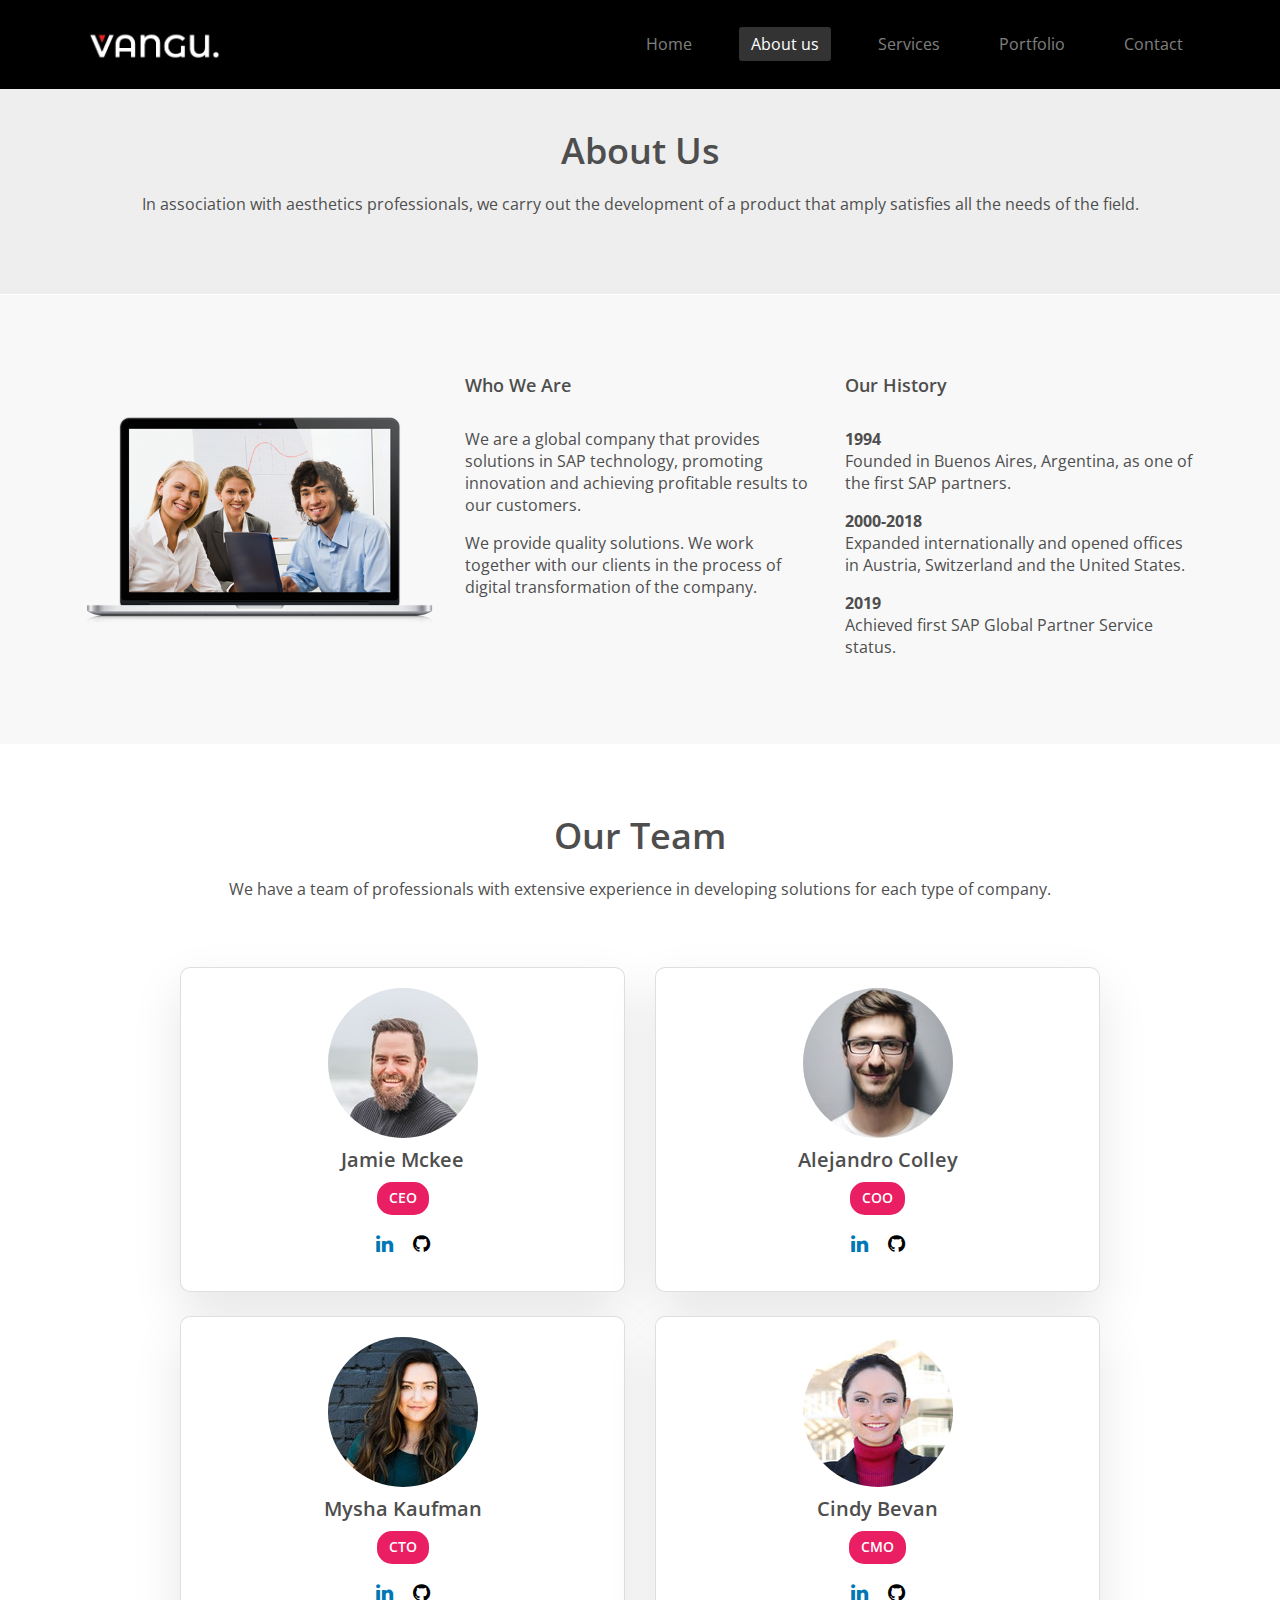
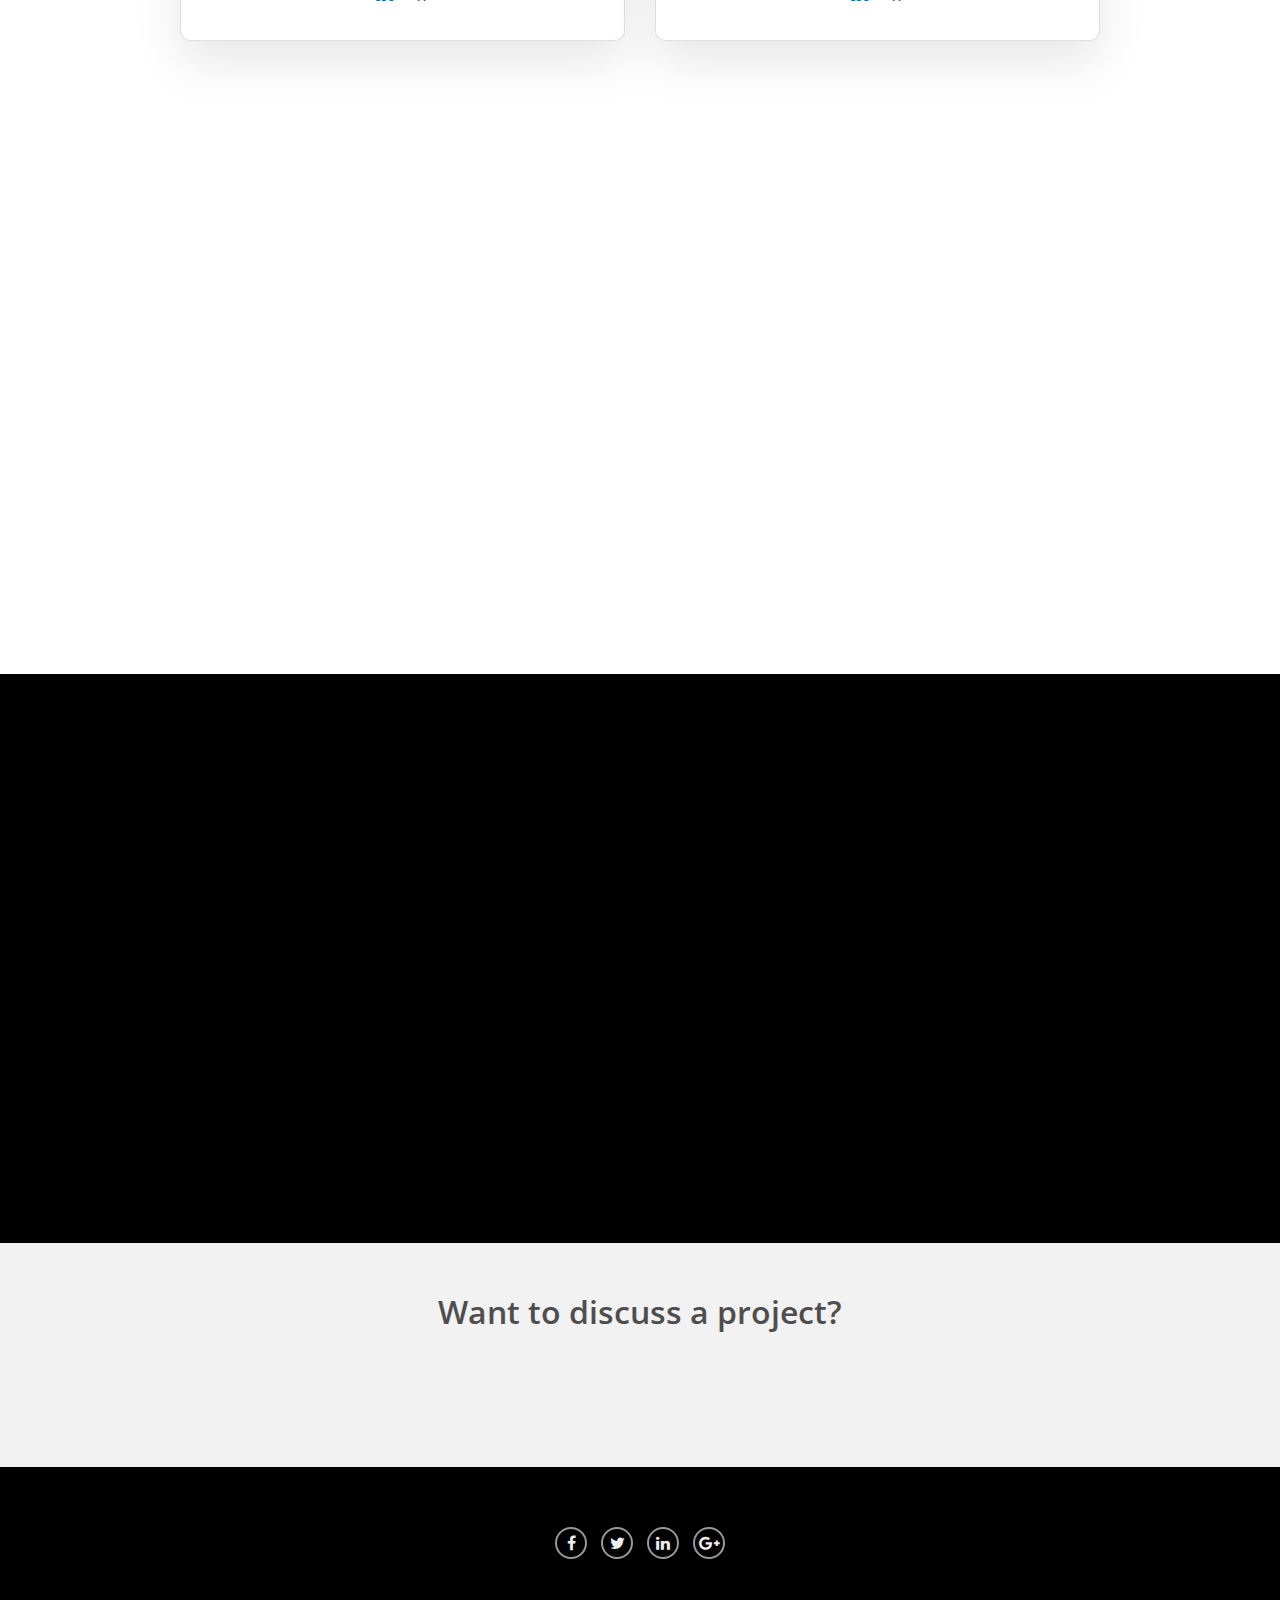
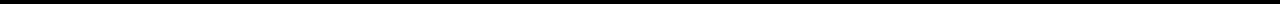
==== about.html @ 58710712 "site vangu" ====
<!DOCTYPE html>
<html lang="en">

<head>
  <meta charset="UTF-8">
  <meta name="viewport" content="width=device-width, initial-scale=1.0">
  <meta http-equiv="X-UA-Compatible" content="ie=edge">

  <!-- Bootstrap 4 CSS -->
  <link rel="stylesheet" href="css/bootstrap.min.css">

  <!-- Fancybox CSS -->
  <link rel="stylesheet" href="plugins/jquery.fancybox.min.css">

  <!-- FontAwesome 4 CSS -->
  <link rel="stylesheet" href="https://cdnjs.cloudflare.com/ajax/libs/font-awesome/4.7.0/css/font-awesome.min.css">

  <!-- Animate CSS -->
  <link rel="stylesheet" href="plugins/animate.css">

  <!-- My Styles -->
  <link rel="stylesheet" href="css/style.css">

  <!-- Fonts -->
  <link href="https://fonts.googleapis.com/css?family=Roboto+Condensed&display=swap" rel="stylesheet">

  <!-- Favicon -->
  <link rel="apple-touch-icon" sizes="57x57" href="icons/apple-icon-57x57.png">
  <link rel="apple-touch-icon" sizes="60x60" href="icons/apple-icon-60x60.png">
  <link rel="apple-touch-icon" sizes="72x72" href="icons/apple-icon-72x72.png">
  <link rel="apple-touch-icon" sizes="76x76" href="icons/apple-icon-76x76.png">
  <link rel="apple-touch-icon" sizes="114x114" href="icons/apple-icon-114x114.png">
  <link rel="apple-touch-icon" sizes="120x120" href="icons/apple-icon-120x120.png">
  <link rel="apple-touch-icon" sizes="144x144" href="icons/apple-icon-144x144.png">
  <link rel="apple-touch-icon" sizes="152x152" href="icons/apple-icon-152x152.png">
  <link rel="apple-touch-icon" sizes="180x180" href="icons/apple-icon-180x180.png">
  <link rel="icon" type="image/png" sizes="192x192" href="icons/android-icon-192x192.png">
  <link rel="icon" type="image/png" sizes="32x32" href="icons/favicon-32x32.png">
  <link rel="icon" type="image/png" sizes="96x96" href="icons/favicon-96x96.png">
  <link rel="icon" type="image/png" sizes="16x16" href="icons/favicon-16x16.png">
  <link rel="manifest" href="icons/manifest.json">
  <meta name="msapplication-TileColor" content="#ffffff">
  <meta name="msapplication-TileImage" content="/ms-icon-144x144.png">
  <meta name="theme-color" content="#ffffff">

  <title>VANGU. - About us</title>
</head>

<body data-spy="scroll" data-target="#navbarResponsive">

  <!-- Navivation Bar -->
  <nav class="navbar navbar-expand-md navbar-dark navbar-inverse sticky-top bg-dark">
    <div class="container">
      <a href="index.html" class="navbar-brand">
        <img src="images/logo-vangu.png" alt="logo marca nav" class="logo pb-2">
      </a>
      <button class="navbar-toggler" type="button" data-toggle="collapse" data-target="#navbarResponsive">
        <span class="navbar-toggler-icon"></span>
      </button>
      <div class="collapse navbar-collapse" id="navbarResponsive">
        <ul class="nav navbar-nav ml-auto">
          <li class="nav-item">
            <a href="index.html" class="nav-link">Home</a>
          </li>
          <li class="nav-item active">
            <a href="about.html" class="nav-link">About us</a>
          </li>
          <li class="nav-item">
            <a href="services.html" class="nav-link">Services</a>
          </li>
          <li class="nav-item">
            <a href="portfolio.html" class="nav-link">Portfolio</a>
          </li>
          <li class="nav-item">
            <a href="contact.html" class="nav-link">Contact</a>
          </li>
        </ul>
      </div>
    </div>
  </nav>

  <header id="inner-page" class="sobre-nosotros">
    <div class="container ">
      <div class="center">
        <h2>About Us</h2>
        <p class="lead">In association with aesthetics professionals, we carry out the development of a product that
          amply satisfies all the needs of the field.</p>
      </div>
      <div class="about-us">
        <div class="row">
          <div class="col-sm-12 col-md-4">
            <img src="images/about.png" class="img-responsive" alt="computadora lado izq">
          </div>
          <div class="col-sm-12 col-md-4">
            <h3>Who We Are</h3>
            <p>We are a global company that provides solutions in SAP technology, promoting innovation and achieving
              profitable results to our customers.</p>
            <p>We provide quality solutions. We work together with our clients in the process of digital transformation
              of the company.</p>
          </div>
          <div class="col-sm-12 col-md-4">
            <h3>Our History</h3>
            <p><strong>1994</strong><br>
              Founded in Buenos Aires, Argentina, as one of the first SAP partners.</p>
            <p><strong>2000-2018</strong><br>
              Expanded internationally and opened offices in Austria, Switzerland and the United States.</p>
            <p><strong>2019</strong><br>
              Achieved first SAP Global Partner Service status.</p>
          </div>
        </div>
      </div>
    </div>
  </header>

  <section class="our-team">
    <div class="container">
      <div class="center">
        <h2>Our Team</h2>
        <p class="lead">We have a team of professionals with extensive experience in developing solutions for each type
          of company.</p>
      </div>
      <div class="row justify-content-center">
        <div class="col-10 col-md-5 pb-4">

          <div class="card carta">
            <div class="box">
              <div class="img">
                <img src="images/team1.jpg" alt="equipo1">
              </div>
              <h2>Jamie Mckee</h2>
              <h2><span>CEO</span></h2>
              <span class="row justify-content-center pt-2">
                <ul class="d-inline-flex">
                  <li>
                    <a href=""><i class="fa fa-linkedin" aria-hidden="true"></i></a>
                  </li>
                  <li>
                    <a href=""><i class="fa fa-github" aria-hidden="true"></i></a>
                  </li>
                </ul>
              </span>
            </div>
          </div>

        </div>
        <div class="col-10 col-md-5 pb-4">

          <div class="card carta">
            <div class="box">
              <div class="img">
                <img src="images/team2.jpg" alt="equipo2">
              </div>
              <h2>Alejandro Colley</h2>
              <h2><span>COO</span></h2>
              <span class="row justify-content-center pt-2">
                <ul class="d-inline-flex">
                  <li>
                    <a href=""><i class="fa fa-linkedin" aria-hidden="true"></i></a>
                  </li>
                  <li>
                    <a href=""><i class="fa fa-github" aria-hidden="true"></i></a>
                  </li>
                </ul>
              </span>
            </div>
          </div>

        </div>
        <div class="col-10 col-md-5 pb-4">

          <div class="card carta">
            <div class="box">
              <div class="img">
                <img src="images/team3.jpg" alt="equipo3">
              </div>
              <h2>Mysha Kaufman</h2>
              <h2><span>CTO</span></h2>
              <span class="row justify-content-center pt-2">
                <ul class="d-inline-flex">
                  <li>
                    <a href=""><i class="fa fa-linkedin" aria-hidden="true"></i></a>
                  </li>
                  <li>
                    <a href=""><i class="fa fa-github" aria-hidden="true"></i></a>
                  </li>
                </ul>
              </span>
            </div>
          </div>

        </div>
        <div class="col-10 col-md-5 pb-4">

          <div class="card carta">
            <div class="box">
              <div class="img">
                <img src="images/team4.jpg" alt="equipo4">
              </div>
              <h2>Cindy Bevan</h2>
              <h2><span>CMO</span></h2>
              <span class="row justify-content-center pt-2">
                <ul class="d-inline-flex">
                  <li>
                    <a href=""><i class="fa fa-linkedin" aria-hidden="true"></i></a>
                  </li>
                  <li>
                    <a href=""><i class="fa fa-github" aria-hidden="true"></i></a>
                  </li>
                </ul>
              </span>
            </div>
          </div>

        </div>

      </div>
    </div>
  </section>



  <section id="middle">
    <div class="container">
      <div class="row">
        <div class="col-sm-12 col-md-6 pb-5 wow fadeInUp">
          <h3>Some Facts About Us</h3>
          <br>
          <div class="media align-items-center"> <i class="fa fa-smile-o pull-left fa-3x"></i>
            <div class="media-body">
              <h3 class="media-heading"> 120+ Happy Clients </h3>
            </div>
          </div>
          <div class="media align-items-center"> <i class="fa fa-check-square-o pull-left fa-3x"></i>
            <div class="media-body">
              <h3 class="media-heading"> 600+ Projects Completed </h3>
            </div>
          </div>
          <div class="media align-items-center"> <i class="fa fa-trophy pull-left fa-3x"></i>
            <div class="media-body">
              <h3 class="media-heading"> 25 Awards Won </h3>
            </div>
          </div>
        </div>

        <div class="col-sm-12 col-md-6 pb-4 wow fadeInUp">
          <div class="accordion" id="accordionExample">
            <h3>Questions & Answer</h3>
            <br>
            <div class="card panel">
              <div class="card-header" id="headingOne">
                <h2 class="mb-0">
                  <button class="btn btn-link" type="button" data-toggle="collapse" data-target="#collapseOne"
                    aria-expanded="true" aria-controls="collapseOne">
                    <h4>
                      What is SAP?
                    </h4>
                  </button>
                </h2>
              </div>

              <div id="collapseOne" class="collapse show" aria-labelledby="headingOne" data-parent="#accordionExample">
                <div class="card-body" aria-expanded="true">
                  SAP stands for Systems, Applications, and Products in Data Processing (Anwendungen und Produkte in der
                  Datenverarbeitung in German). SAP was founded in 1972 in Walldorf, Germany and now has offices around
                  the world.
                </div>
              </div>
            </div>
            <div class="card panel">
              <div class="card-header" id="headingTwo">
                <h2 class="mb-0">
                  <button class="btn btn-link collapsed" type="button" data-toggle="collapse" data-target="#collapseTwo"
                    aria-expanded="false" aria-controls="collapseTwo">
                    <h4>
                      Customer Engagement
                    </h4>
                  </button>
                </h2>
              </div>
              <div id="collapseTwo" class="collapse" aria-labelledby="headingTwo" data-parent="#accordionExample">
                <div class="card-body">
                  At SAP, we listen closely to our customers. Their ideas and feedback help us improve our current
                  offerings and shape future software and services.
                </div>
              </div>
            </div>
            <div class="card panel">
              <div class="card-header" id="headingThree">
                <h2 class="mb-0">
                  <button class="btn btn-link collapsed" type="button" data-toggle="collapse"
                    data-target="#collapseThree" aria-expanded="false" aria-controls="collapseThree">
                    <h4>
                      What is SAP’s vision and mission?
                    </h4>
                  </button>
                </h2>
              </div>
              <div id="collapseThree" class="collapse" aria-labelledby="headingThree" data-parent="#accordionExample">
                <div class="card-body">
                  In the digital era, data is the “new currency” in an enterprise. Businesses that are able to harness
                  their data faster and more effectively will be the ones that succeed through disruption.
                </div>
              </div>
            </div>
            <div class="card panel">
              <div class="card-header" id="headingFour">
                <h2 class="mb-0">
                  <button class="btn btn-link collapsed" type="button" data-toggle="collapse"
                    data-target="#collapseFour" aria-expanded="false" aria-controls="collapseFour">
                    <h4>
                      What is your business outlook for 2019?
                    </h4>
                  </button>
                </h2>
              </div>
              <div id="collapseFour" class="collapse" aria-labelledby="headingFour" data-parent="#accordionExample">
                <div class="card-body">
                  SAP continues to expect:
                  <ul>
                    <li class="ml-5">Non-IFRS cloud revenue to be in a range of €6.7 − €7.0 billion at constant
                      currencies (2018: €5.03
                      billion), up 33% – 39% at constant currencies.</li><br>
                    <li class="ml-5">Non-IFRS cloud and software revenue to be in a range of €22.4 – €22.7 billion at
                      constant currencies
                      (2018: €20.66 billion), up 8.5% – 10% at constant currencies.</li><br>
                  </ul>
                </div>
              </div>
            </div>
          </div>
        </div>
      </div>
    </div>
  </section>

  <section id="testimonials" class="service-item">
    <div class="container">
      <div class="center text-white wow fadeInUp">
        <h2 class="text-white">What Our Clients Says</h2>
        <p class="lead">"A business absolutely dedicated to service will only have to worry about profits. They'll be
          embarrassingly big."</p>
      </div>
      <div class="row justify-content-center wow fadeInUp" data-wow-delay="0.3s">
        <div class="col-md-10 col-md-offset-1">
          <div class="row testimonials">
            <div class="col-sm-4">
              <blockquote>
                <p class="clients-words">"It's very practical, easy to use, dynamic. It made it easy for us to take
                  turns."</p>
                <span class="clients-name">- Robert Theo, Sprite</span> <img class="rounded-circle img-thumbnail"
                  src="images/client1.jpg" alt="cliente1">
              </blockquote>
            </div>
            <div class="col-sm-4">
              <blockquote>
                <p class="clients-words">"It allowed us to centralize our administrative management, unifying all the
                  operations inherent to our daily work"</p>
                <span class="clients-name">- Lisa Anthem, Barber Club</span> <img class="rounded-circle img-thumbnail"
                  src="images/client2.jpg" alt="cliente2">
              </blockquote>
            </div>
            <div class="col-sm-4">
              <blockquote>
                <p class="clients-words">"It's really a super friendly system and it's an excellent control panel for my
                  classrooms! Super recommended! Thank you!"</p>
                <span class="clients-name">- John Doe, Company</span> <img class="rounded-circle img-thumbnail"
                  src="images/client3.jpg" alt="cliente3">
              </blockquote>
            </div>
          </div>
        </div>
      </div>
    </div>
  </section>

  <section id="get-started">
    <div class="container">
      <div class="row">
        <div class="col-sm-12">
          <h2>Want to discuss a project?</h2>
          <a href="contact.html" class="btn btn-primary mt-4 wow pulse">Contact us</a>
        </div>
      </div>
    </div>
  </section>

  <section id="footer">
    <div class="container">
      <div class="row justify-content-center">
        <div class="col-sm-6">
          <div class="follow-us">
            <a class="fa fa-facebook social-icon" href="#"></a>
            <a class="fa fa-twitter social-icon" href="#"></a>
            <a class="fa fa-linkedin social-icon" href="#"></a>
            <a class="fa fa-google-plus social-icon" href="#"></a>
          </div>
        </div>
      </div>
    </div>
  </section>

  <!-- JQuery 3.4.1 js -->
  <script src="js/jquery-3.4.1.slim.min.js"></script>
  <!-- Popper js -->
  <script src="js/popper.min.js"></script>
  <!-- Bootstrap 4 js -->
  <script src="js/bootstrap.min.js"></script>
  <!-- Fancybox js -->
  <script src="plugins/jquery.fancybox.min.js"></script>
  <!-- Wow js -->
  <script src="js/wow.min.js"></script>
  <!-- Wow js init-->
  <script>
    new WOW().init();
  </script>

</body>

</html>
---- css/style.css ----
@import url('https://fonts.googleapis.com/css?family=Open+Sans:300,300i,400,400i,600,600i,700,700i,800,800i&display=swap');
@import url('https://fonts.googleapis.com/css?family=Raleway:600&display=swap');
@import url('https://fonts.googleapis.com/css?family=Montserrat+Alternates&display=swap');

/* Globales */

* {
  margin: 0;
  padding: 0;
  box-sizing: border-box;
}

body {
  background: #fff;
  font-family: 'Open Sans', sans-serif;
  color: #4e4e4e;
  line-height: 22px;
}

body>section {
  padding: 70px 0;
}

h1,
h2,
h3,
h4,
h5,
h6 {
  font-weight: 600;
  font-family: 'Open Sans', sans-serif;
  color: #4e4e4e;
}

h1 {
  font-size: 46px;
  font-weight: 700;
  color: #444;
  letter-spacing: -2px;
}

h2 {
  font-size: 20px;
}

h3 {
  font-size: 14px;
  color: #777;
  font-weight: 400;
  line-height: 26px;
}

h4 {
  font-size: 16px;
  color: #fff;
}

a {
  color: #fff;
  -webkit-transition: color 300ms, background-color 300ms;
  -moz-transition: color 300ms, background-color 300ms;
  -o-transition: color 300ms, background-color 300ms;
  transition: 0.5s;
}

a:hover,
a:focus {
  box-shadow: rgba(0, 0, 0, 0.22) 0px 19px 43px;
  transform: translate3d(0px, -1px, 0px);
  color: #000;
}

/* Nav Bar */

.navbar>.container .navbar-brand {
  margin-left: 0;
}

.navbar {
  border-radius: 0;
  margin-bottom: 0;
  background: #000 !important;
  padding: 15px 0 !important;
  padding-bottom: 0 !important;
}

.navbar-nav {
  margin-top: 12px !important;
}

.navbar-nav>li {
  margin-left: 35px !important;
  padding-bottom: 28px !important;
}

.navbar-inverse .navbar-nav>li>a {
  padding: 5px 12px !important;
  margin: 0;
  border-radius: 3px;
  color: #fff;
  line-height: 24px;
  display: inline-block;
}

.navbar-inverse .navbar-nav>li>a:hover {
  background-color: #2979ff;
  color: #fff;
}

.navbar-inverse {
  border: none;
}

.navbar-inverse .navbar-brand {
  font-size: 30px !important;
  line-height: 50px !important;
  font-weight: 600;
  color: #fff;
}

.navbar-inverse .navbar-brand .fa {
  color: #3498db;
}

.navbar-inverse .navbar-nav>.active>a,
.navbar-inverse .navbar-nav>.active>a:hover,
.navbar-inverse .navbar-nav>.active>a:focus,
.navbar-inverse .navbar-nav>.open>a,
.navbar-inverse .navbar-nav>.open>a:hover,
.navbar-inverse .navbar-nav>.open>a:focus {
  background-color: #333;
  color: #fff;
}

.navbar-brand .logo {
  margin: 0;
  padding: 0;
  width: 140px;
  height: 100%;
}



/* HOME */


#main-slider {
  position: relative;
  text-align: center;
}

#main-slider .carousel .carousel-content {
  margin-top: 150px;
}

#main-slider .carousel .slide-margin {
  margin-top: 100px;
}

.carousel-inner {
  height: 640px;
}

h1 {
  font-size: 46px;
  font-weight: 700;
  color: #444;
  letter-spacing: -2px;
}

.carousel .welcome h1 {
  font-family: 'Raleway', sans-serif;
  font-size: 50px;
  color: #fff;
  letter-spacing: 3px;
}

.carousel .welcome img {
  border-radius: 10px;
  background-color: #000;
}

.carousel .welcome .logo {
  height: 100%;
  width: 250px;
  padding: 0px 15px;
}

.carousel .welcome span {
  border-radius: 10px;
  background-color: #000;
  padding: 5px 15px;
}

#main-slider .imagen h2 {
  color: rgb(63, 63, 63);
  font-weight: 500;
  font-size: 24px;
  margin: 20px 0;
}

.imagen {
  background-position: 50%;
  background-repeat: no-repeat;
  background-size: cover;
  left: 0 !important;
  top: 0;
  position: absolute;
  width: 100%;
  display: block !important;
  height: 640px;
  -webkit-transform-style: preserve-3d;
  -moz-transform-style: preserve-3d;
  transform-style: preserve-3d;
}

.imagen1 {
  background-image: url("../images/landing3.jpg");
}

.imagen2 {
  background-image: url("../images/landing4.jpg");
}

.imagen3 {
  background-image: url("../images/landing5.jpg");
}


#main-slider .item.active {
  opacity: 1;
  z-index: 1;
}

.carousel-caption {
  top: 50%;
  transform: translateY(-50%);
  bottom: initial;
}

.btn-slide {
  padding: 8px 20px;
  background: #3498db;
  color: #fff;
  border-radius: 4px;
  margin-top: 25px;
  display: inline-block;
}

.btn-slide {
  transition: 0.5s;
  margin: 0 10px;
  background-color: #2979ff;
}

.btn-slide:hover {
  box-shadow: rgba(0, 0, 0, 0.22) 0px 19px 43px;
  transform: translate3d(0px, -1px, 0px);
  background-color: darkblue;
  color: white;
}

/* FEATURE */


.color-border {
  background: url(../images/color_border.jpg) repeat-x scroll center top;
  width: 100%;
  float: left;
  display: block;
  height: 5px;
}

#feature {
  background: #f2f2f2;
  padding-bottom: 40px;
}

#feature .center {
  padding-bottom: 65px;
}

.center {
  padding-bottom: 90px;
  text-align: center;
}

.center h2 {
  font-size: 36px;
  margin-top: 0;
  margin-bottom: 20px;
}

.feature-wrap {
  margin-bottom: 35px;
  overflow: hidden;
  text-align: center;
}

.feature-wrap i {
  font-size: 48px;
  height: 110px;
  width: 110px;
  margin: 3px;
  border-radius: 100%;
  line-height: 110px;
  text-align: center;
  background: #ffffff;
  color: #3498db;
  box-shadow: 0 20px 40px -14px rgba(0, 0, 0, 0.25);
}

.feature-wrap h2 {
  margin-top: 20px;
}

.feature-wrap h3 {
  margin-top: 10px;
}

/* Porfolio */

.lead {
  font-size: 16px;
  line-height: 24px;
  font-weight: 400;
}

#portfolio .col-md-4 {
  padding: 0;
}

.recent-work-wrap {
  position: relative;
}

.recent-work-wrap img {
  width: 100%;
}

.img-responsive {
  display: block;
  height: auto;
  max-width: 100%;
}

.recent-work-wrap .overlay {
  position: absolute;
  top: 0;
  left: 0;
  width: 100%;
  height: 100%;
  opacity: 0;
  border-radius: 0;
  background: #3498db;
  color: #fff;
  vertical-align: middle;
  transition: opacity 500ms;
  padding: 30px;
}

.recent-work-inner {
  top: 0;
  background: transparent;
  opacity: 1;
  width: 100%;
  border-radius: 0;
  margin-bottom: 0;
  text-align: center;
}

.recent-work-wrap .recent-work-inner h3 {
  margin: 10px 0;
}

.recent-work-wrap .overlay .preview {
  bottom: 0;
  display: inline-block;
  height: 35px;
  line-height: 35px;
  border-radius: 0;
  background: transparent;
  text-align: center;
  color: #fff;
  margin-top: 70px;
}

.recent-work-wrap:hover .overlay {
  opacity: 0.9;
}

/* Testimonials */


#testimonials {
  background: #000 url(../images/bg_testimonials.jpg);
  position: relative;
  opacity: 1;
  background-position: center;
  background-size: cover;
  background-repeat: no-repeat;
  background-attachment: fixed;
}

blockquote {
  padding: 10px 20px;
  margin: 0 0 20px;
}

#testimonials h2 {
  color: white;
}

#testimonials .lead {
  color: white;
}

#testimonials .center {
  padding-bottom: 60px;
}

.testimonials blockquote {
  position: relative;
  background: white;
  min-height: 140px;
  margin-top: 20px;
  margin-bottom: 100px;
  border: 1px solid #ecedf1;
  text-align: center;
}

.testimonials blockquote img {
  height: 70px;
  width: 70px;
  position: absolute;
  border: 1px solid #ecedf1;
  background: white;
  bottom: -90px;
  left: 50%;
  margin-left: -34px;
}

blockquote p.clients-words {
  font-size: 14px;
}

.testimonials .clients-name {
  color: #3498db;
}

span.clients-name {
  font-size: 14px;
  position: absolute;
  bottom: 10px;
  right: 10px;
}

/* Middle */
#middle h3 {
  color: #4e4e4e;
  font-size: 18px;
  font-weight: 600;
}

#middle i {
  color: #2979ff;
}

.media {
  margin-top: 20px;
}

.media>.pull-left {
  margin-right: 20px;
}

.panel {
  border-radius: 8px;
}

.card-header {
  border-radius: 8px;
  background-color: #2979ff;
  border: 0 none;
  box-shadow: none;
  padding: 10px;
}

.card-header h4 {
  line-height: 0.4;
}

.panel>.card-header+.collapse .card-body {
  background: #fff;
  color: #4e4e4e;
}


/* Partner */

#partner {
  background: url(../images/partner_bg.jpg) 50% 50% no-repeat;
  position: relative;
  opacity: 1;
  background-position: center;
  background-size: cover;
  background-repeat: no-repeat;
  background-attachment: fixed;
  text-align: center;
}

#partner .center {
  padding-bottom: 65px;
}

.partners ul {
  list-style: none;
  margin: 0;
  padding: 0;
}

.partners ul li {
  display: inline-block;
}

/* Get Started */

#get-started {
  padding: 50px 0 60px 0;
  text-align: center;
  background: #f2f2f2;
}

#get-started .btn {
  transition: 0.5s;
  font-size: 20px;
  margin: 0 10px;
  background-color: #2979ff;
}

#get-started .btn:hover {
  box-shadow: rgba(0, 0, 0, 0.22) 0px 19px 43px;
  transform: translate3d(0px, -1px, 0px);
  background-color: darkblue;
  color: white;
}

#get-started h2 {
  font-size: 32px;
}

/* Footer */

#footer {
  padding-top: 60px;
  padding-bottom: 40px;
  color: #aaa;
  background: #000;
}

#footer a {
  color: #eee;
}

#footer a:hover {
  color: #3276b1;
}

a.social-icon:hover,
a.social-icon:active,
a.social-icon:focus {
  text-decoration: none;
  color: #3276b1;
  border-color: #3276b1;
}

.follow-us {
  margin-top: -5px;
  text-align: center;
}

.social-icon {
  padding-top: 6px;
  font-size: 16px;
  text-align: center;
  width: 32px;
  height: 32px;
  border: 2px solid #999;
  border-radius: 50%;
  color: #999;
  margin: 5px;
}

/* About us Section */

#inner-page {
  background: #f8f8f8 url("../images/innerpage_bg.png") repeat-x;
  padding-bottom: 0;
  padding: 40px 0;
}

.about-us {
  padding-bottom: 50px;
  padding-top: 50px;
}

.about-us img {
  margin-top: 40px;
}

.about-us h3 {
  color: #4e4e4e;
  font-size: 18px;
  font-weight: 600;
  margin-bottom: 30px;
}

.about-us p {
  color: #4e4e4e;
}

.our-team {
  background: #f8f8f811;
}

.carta {
  min-height: 250px;
  background: #fff;
  box-shadow: 0 20px 50px rgba(0, 0, 0, .1);
  border-radius: 10px;
  transition: 0.5s;
}

/* Elevar arriba */
.carta:hover {
  box-shadow: rgba(0, 0, 0, 0.22) 0px 19px 43px;
  transform: translate3d(0px, -1px, 0px);
}

.carta .box {
  text-align: center;
  padding: 20px;
  box-sizing: border-box;
  width: 100%;
}

.carta .box h2 {
  margin: 10px auto;
}

.carta .box h2 span {
  font-size: 14px;
  background: #e91e63;
  color: #fff;
  display: inline-block;
  padding: 8px 12px;
  border-radius: 15px;
}

.carta .box ul li {
  list-style-type: none;
}

.carta .box ul li a {
  display: block;
  color: #aaa;
  margin: 0 10px;
  font-size: 20px;
  transition: 0.5s;
  text-align: center;
}

.carta .box ul li a:hover {
  transform: rotateY(360deg);
}

.fa-linkedin {
  color: #0077B5;
}

.fa-github {
  color: #000;
}

.carta .box .img {
  width: 150px;
  height: 150px;
  margin: 0 auto;
  border-radius: 50%;
  overflow: hidden;
}



/* Services Section */

.features {
  padding: 0;
}

/* Portfolio Section */

.portfolio-filter {
  list-style: none outside none;
  margin: 0 0 40px 0;
  padding: 0;
}

.portfolio-filter>li a {
  background: none repeat scroll 0 0 #FFFFFF;
  font-size: 14px;
  font-weight: 400;
  margin-right: 20px;
  text-transform: uppercase;
  transition: all 0.9s ease 0s;
  -moz-transition: all 0.9s ease 0s;
  -webkit-transition: all 0.9s ease 0s;
  -o-transition: all 0.9s ease 0s;
  border: 1px solid #F2F2F2;
  outline: none;
  border-radius: 3px;
}

/* Contact Section */

.contact-top {
  margin-right: 0;
  margin-left: 0;
  margin-bottom: 2em;
}

.google-maps {
  position: relative;
  padding-bottom: 25%;
  height: 0;
  overflow: hidden;
}

.google-maps iframe {
  position: absolute;
  top: 0;
  left: 0;
  width: 100% !important;
  height: 100% !important;
}

.contactos .fa-2x {
  font-size: 3em;
}




/* Media Queries */

/* Media queries */


/*
col <576pxs
col-sm ≥576px
col-md ≥768px
col-lg ≥992px
col-xl ≥1200px
*/

@media only screen and (max-width: 576px) {

  /* Home */

  body>section {
    padding: 40px 0;
  }

  .center {
    padding-bottom: 30px;
  }

  .navbar-brand .logo {
    margin-left: 14px;
  }

  .navbar-dark .navbar-toggler {
    margin-right: 14px;
    margin-bottom: 14px;
  }

  .carousel .welcome h1 {
    font-size: 30px;
  }

  .carousel .welcome .logo {
    width: 200px;
    margin-top: 10px;
    padding: 0 15px;
  }

  .carousel .welcome span {
    width: 200px;
    margin-top: 10px;
    padding: 5px 15px;
    line-height: 2em;
  }

  #main-slider .imagen h2 {
    font-size: 20px;
  }

  .card-header h4 {
    font-size: 14px;
  }

  #partner .center {
    padding-bottom: 30px;
  }

  /* About */

  .sobre-nosotros .center {
    padding-bottom: 20px;
  }

  .about-us {
    padding-top: 30px;
    padding-bottom: 20px;
  }

  #inner-page .col-sm-12 {
    padding: 20px 30px;
  }

  blockquote {
    padding: 10px 20px;
  }

  blockquote p.clients-words {
    font-size: 14px;
  }

  span.clients-name {
    font-size: 14px;
  }

  /* Services */

  .servicios .center {
    padding-bottom: 90px;
  }

  /* Portfolio */

  .portfolio .center {
    padding-bottom: 20px;
  }

  .portfolio p {
    margin-bottom: 0;
  }

  #inner-page {
    padding: 20px 0;
  }

  #inner-page .portfolio-filter>li a {
    margin-right: 8px;
  }

  .portfolio .fotos {
    padding-top: 30px;
  }

  /* Contacto */

  .contacto .center {
    padding-top: 40px;
    padding-bottom: 40px;
  }

  .contact-top {
    margin-top: 30px;
  }

  .google-maps {
    padding-bottom: 60%;
  }

}

@media only screen and (min-width: 768px) {

  .center {
    padding-bottom: 50px;
  }

  .navbar-nav>li {
    margin-left: 0 !important;
  }

  /* Home */

  .recent-work-wrap .overlay .preview {
    margin-top: 35px;
  }

  /* About */

  .sobre-nosotros .center {
    padding-bottom: 90px;
  }

  .about-us {
    padding-bottom: 30px;
  }

  .card-header h4 {
    font-size: 14px;
  }

  #testimonials .center {
    padding-bottom: 30px;
  }

  .testimonials blockquote {
    min-height: 175px;
  }

  blockquote {
    padding: 5px 10px;
  }

  blockquote p.clients-words {
    font-size: 12px;
  }

  span.clients-name {
    font-size: 10px;
  }

  /* Services */

  .servicios .center {
    padding-bottom: 90px;
  }

  /* Portfolio */

  .portfolio .center {
    padding-bottom: 10px;
  }

  .portfolio .recent-work-wrap .overlay .preview {
    margin-top: 20px;
  }


  /* Contacto */

  .contact-top {
    margin-top: 60px;
  }


}

@media only screen and (min-width: 992px) {
  .navbar-nav>li {
    margin-left: 35px !important;
  }

  /* Home */

  .recent-work-wrap .overlay .preview {
    margin-top: 70px;
  }

  blockquote {
    padding: 10px 20px;
  }

  blockquote p.clients-words {
    font-size: 14px;
  }

  span.clients-name {
    font-size: 14px;
  }

  .sobre-nosotros .center {
    padding-bottom: 90px;
  }

  /* Portfolio */

  .portfolio .recent-work-wrap .overlay .preview {
    margin-top: 70px;
  }

}
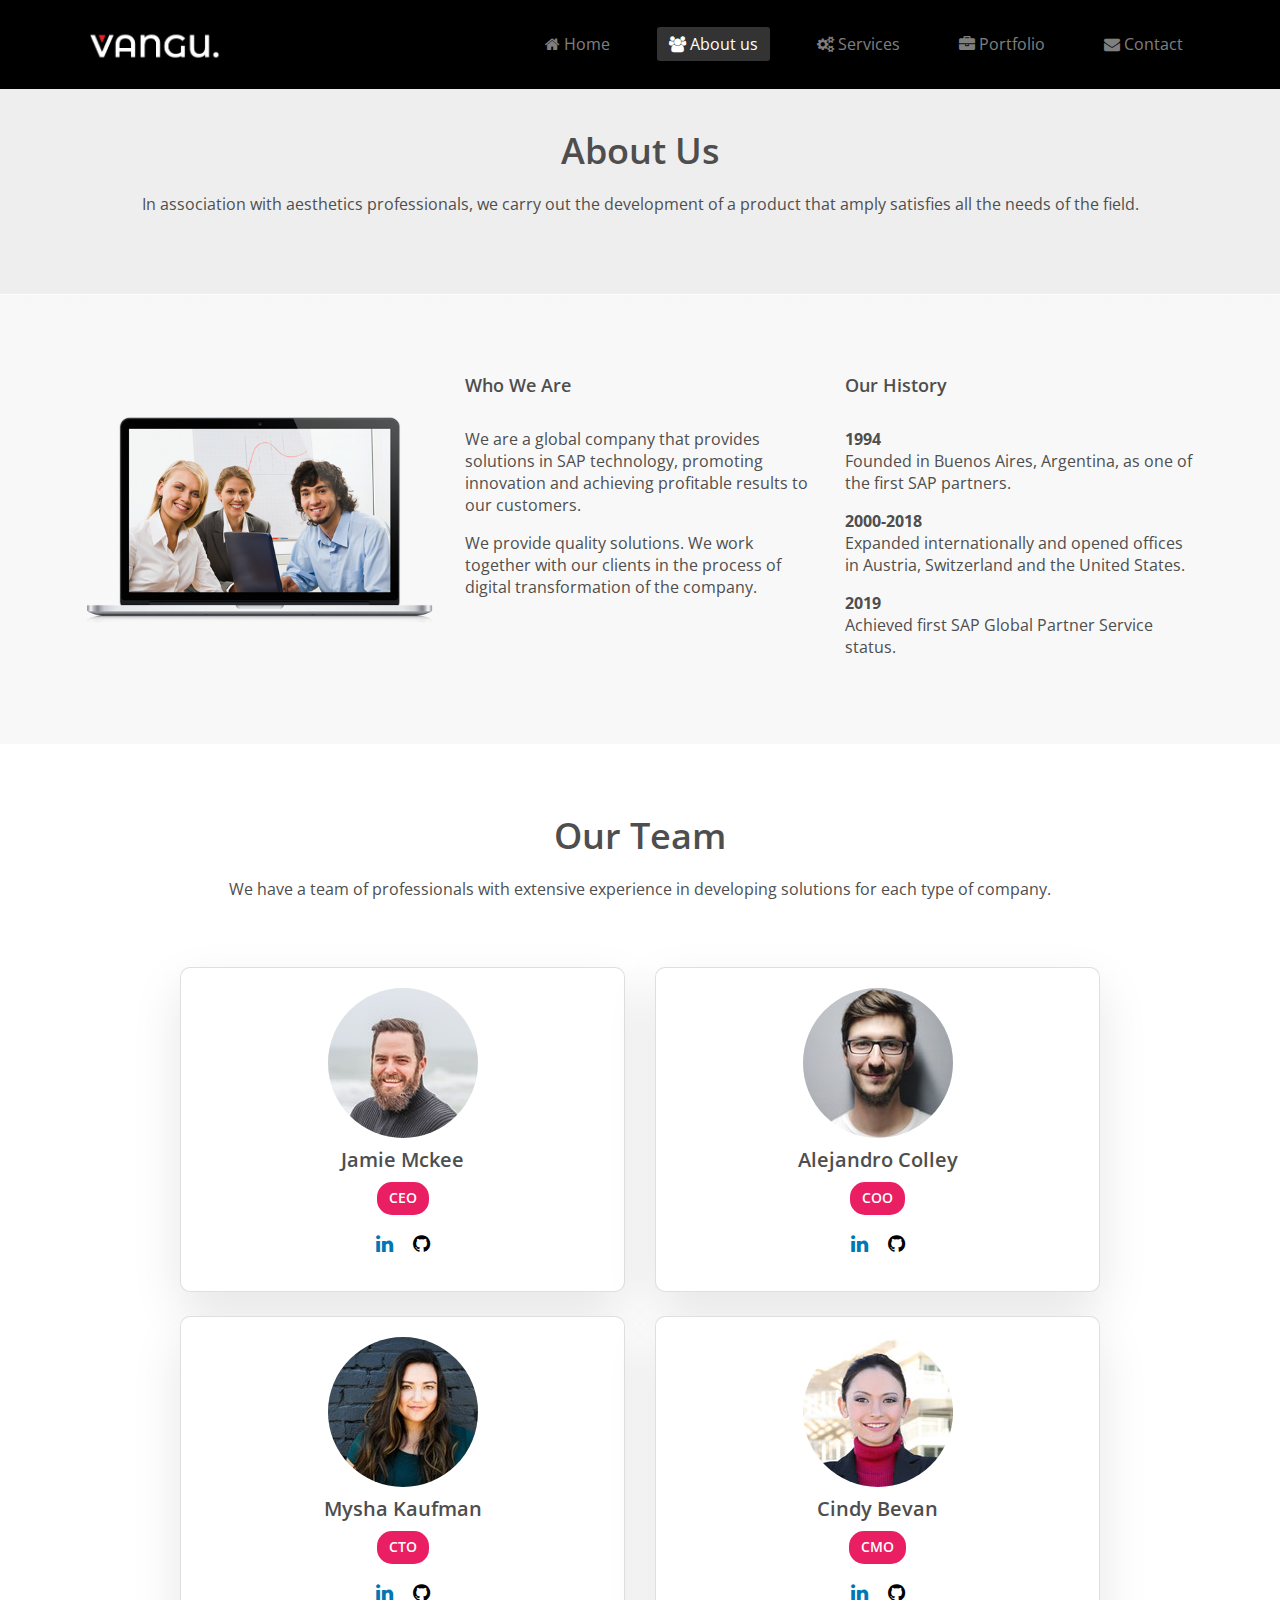
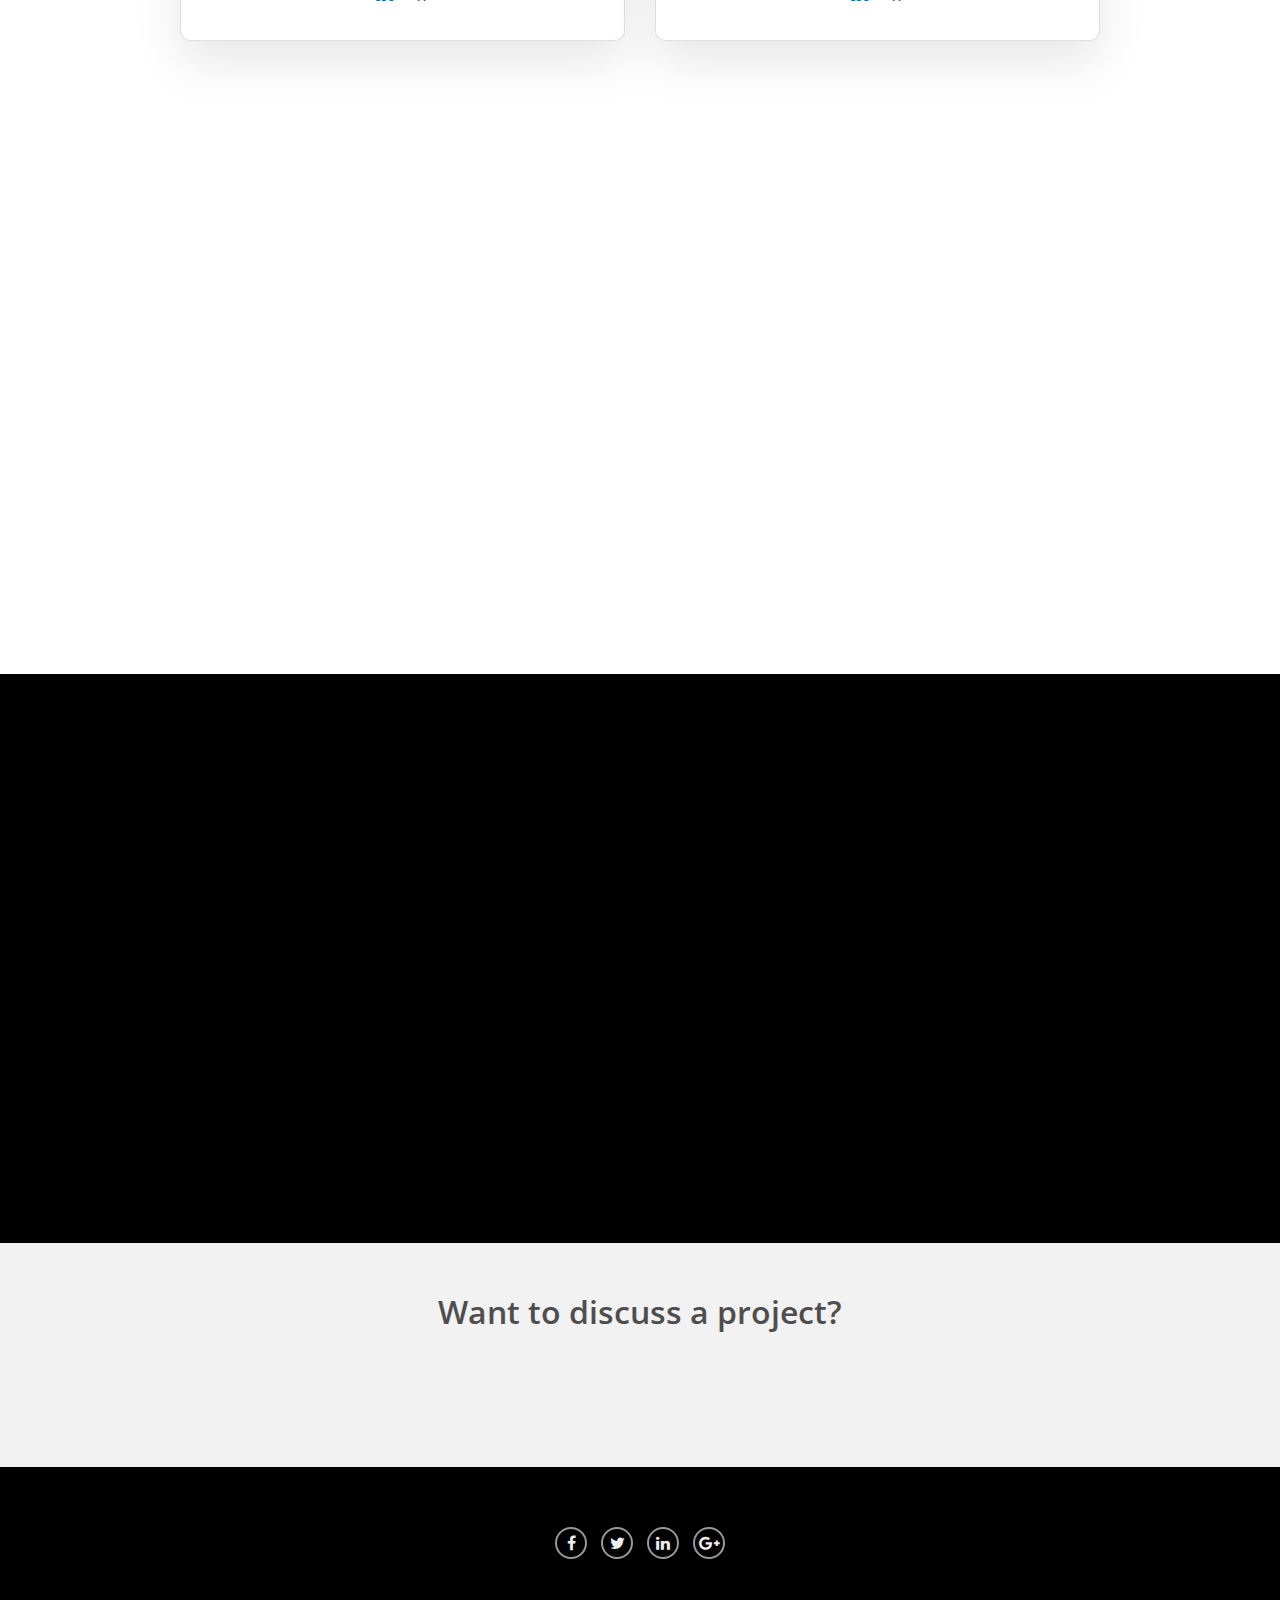
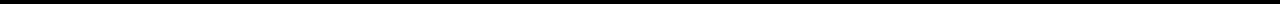
==== commit 4181e11d: "agregado iconos al navbar, titulo a los portfolios, comentario de seccion" ====
--- a/about.html
+++ b/about.html
@@ -50,34 +50,36 @@
 
   <!-- Navivation Bar -->
   <nav class="navbar navbar-expand-md navbar-dark navbar-inverse sticky-top bg-dark">
-    <div class="container">
-      <a href="index.html" class="navbar-brand">
-        <img src="images/logo-vangu.png" alt="logo marca nav" class="logo pb-2">
-      </a>
-      <button class="navbar-toggler" type="button" data-toggle="collapse" data-target="#navbarResponsive">
-        <span class="navbar-toggler-icon"></span>
-      </button>
-      <div class="collapse navbar-collapse" id="navbarResponsive">
-        <ul class="nav navbar-nav ml-auto">
-          <li class="nav-item">
-            <a href="index.html" class="nav-link">Home</a>
-          </li>
-          <li class="nav-item active">
-            <a href="about.html" class="nav-link">About us</a>
-          </li>
-          <li class="nav-item">
-            <a href="services.html" class="nav-link">Services</a>
-          </li>
-          <li class="nav-item">
-            <a href="portfolio.html" class="nav-link">Portfolio</a>
-          </li>
-          <li class="nav-item">
-            <a href="contact.html" class="nav-link">Contact</a>
-          </li>
-        </ul>
-      </div>
-    </div>
-  </nav>
+
+      <div class="container">
+        <a href="index.html" class="navbar-brand">
+          <img src="images/logo-vangu.png" alt="logo marca nav" class="logo pb-2">
+        </a>
+        <button class="navbar-toggler" type="button" data-toggle="collapse" data-target="#navbarResponsive">
+          <span class="navbar-toggler-icon"></span>
+        </button>
+        <div class="collapse navbar-collapse" id="navbarResponsive">
+          <ul class="nav navbar-nav ml-auto">
+            <li class="nav-item">
+              <a href="index.html" class="nav-link"><i class="fa fa-home"></i> Home</a>
+            </li>
+            <li class="nav-item active">
+              <a href="about.html" class="nav-link"><i class="fa fa-users"></i> About us</a>
+            </li>
+            <li class="nav-item">
+              <a href="services.html" class="nav-link"><i class="fa fa-cogs"></i> Services</a>
+            </li>
+            <li class="nav-item">
+              <a href="portfolio.html" class="nav-link "><i class="fa fa-briefcase"></i> Portfolio</a>
+            </li>
+            <li class="nav-item">
+              <a href="contact.html" class="nav-link"><i class="fa fa-envelope"></i> Contact</a>
+            </li>
+          </ul>
+        </div>
+      </div>
+  
+    </nav>
 
   <header id="inner-page" class="sobre-nosotros">
     <div class="container ">
